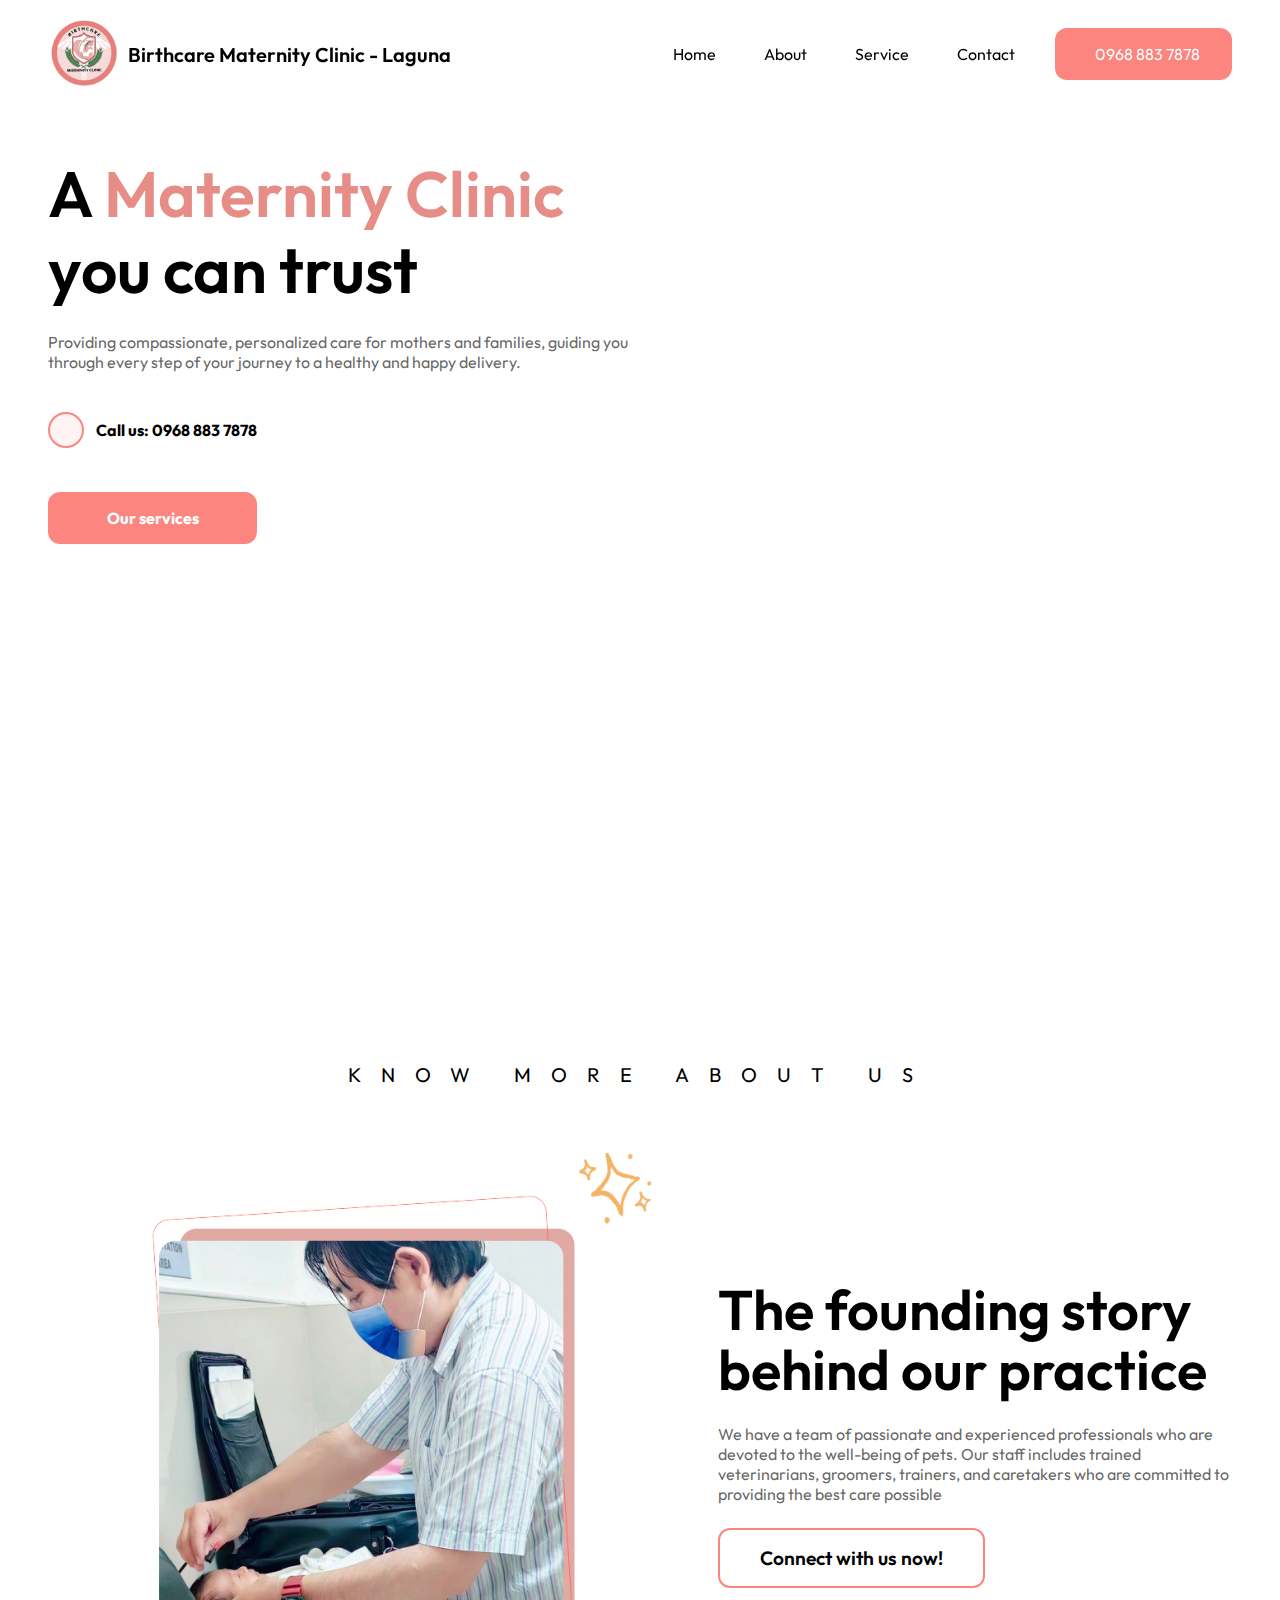
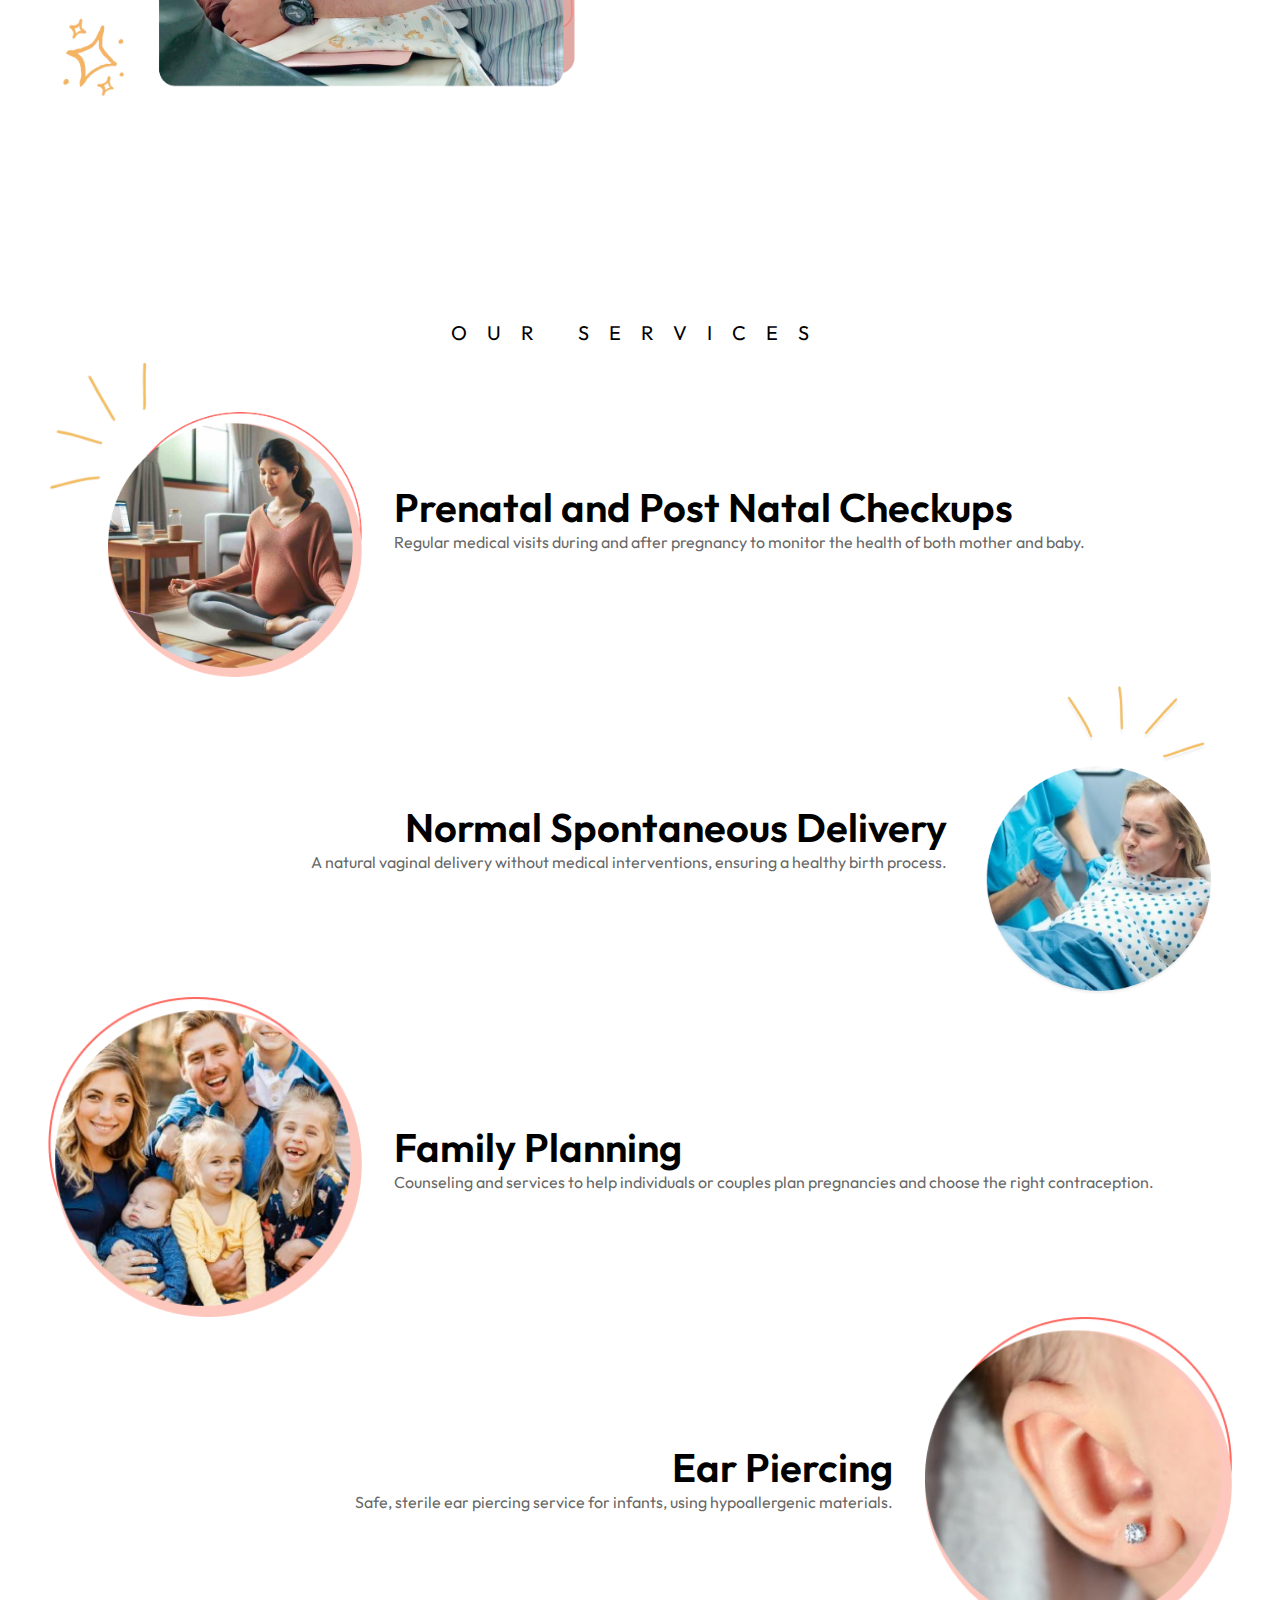
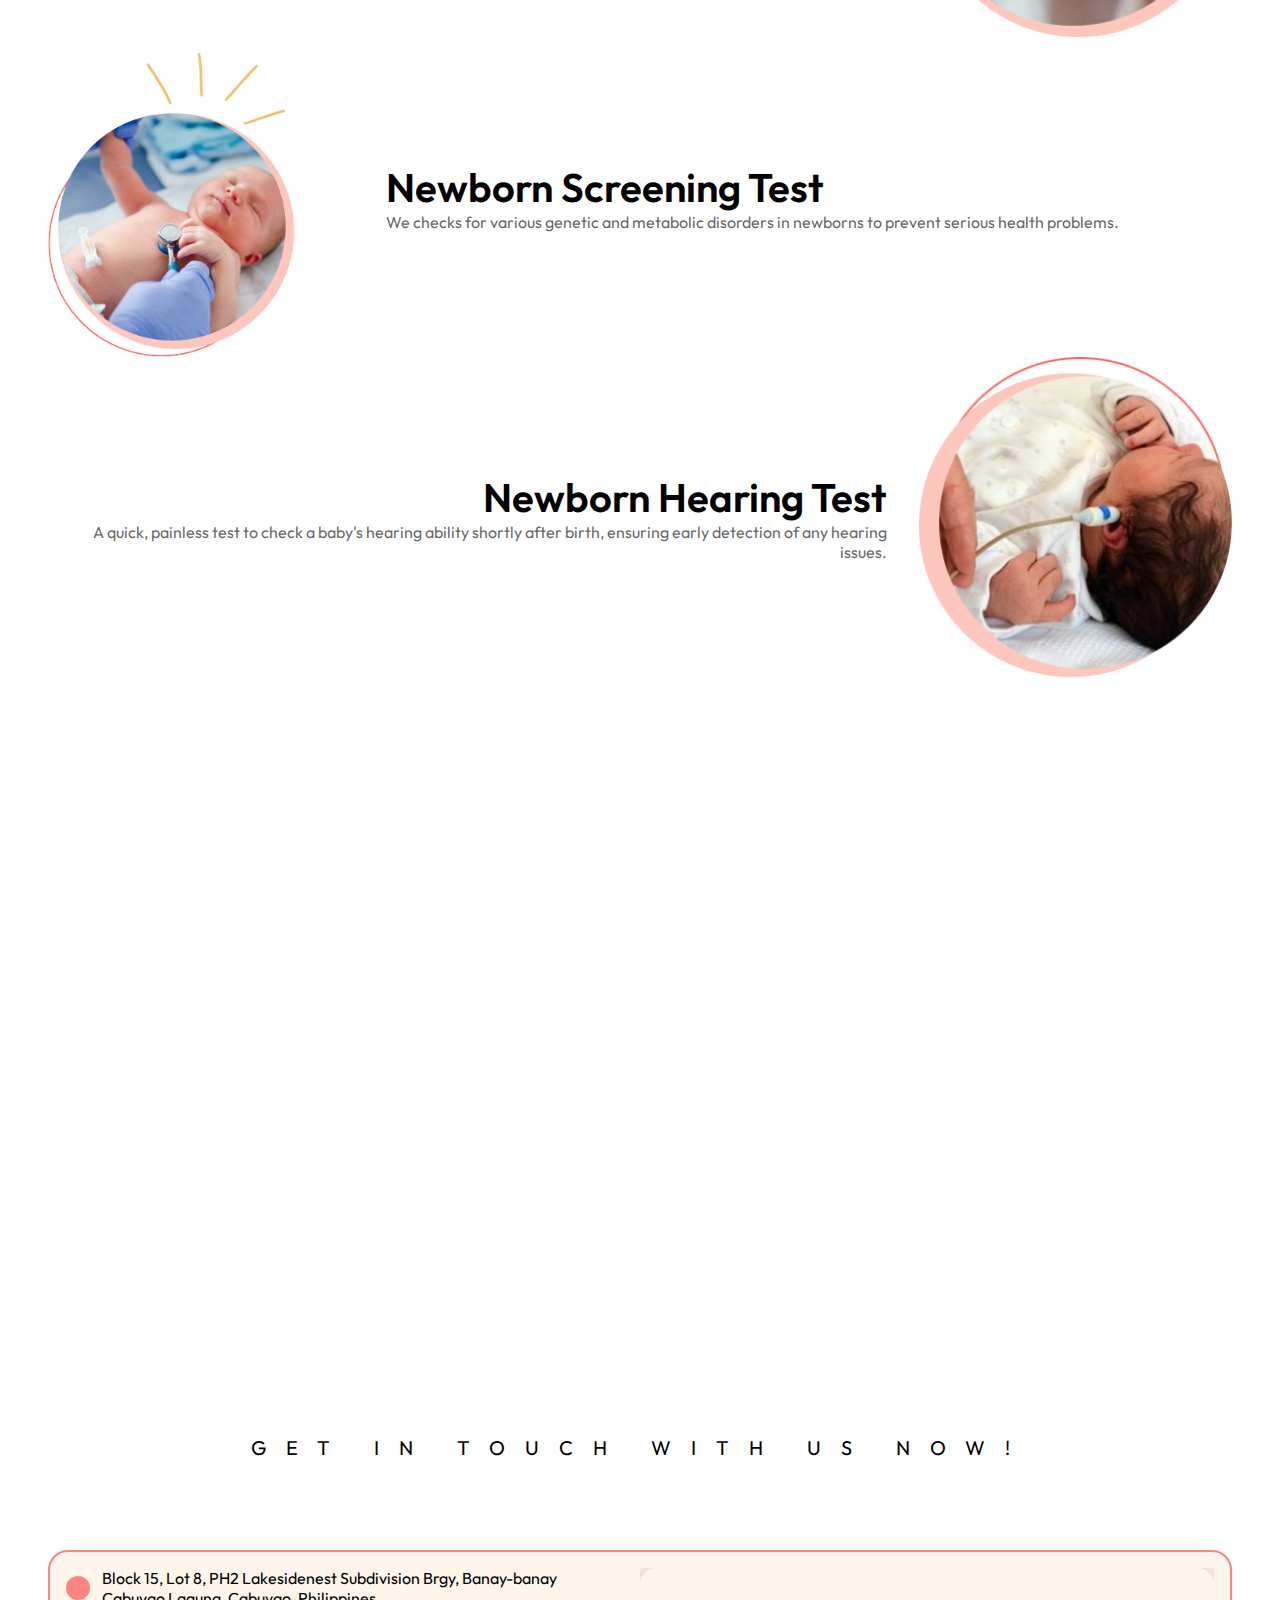
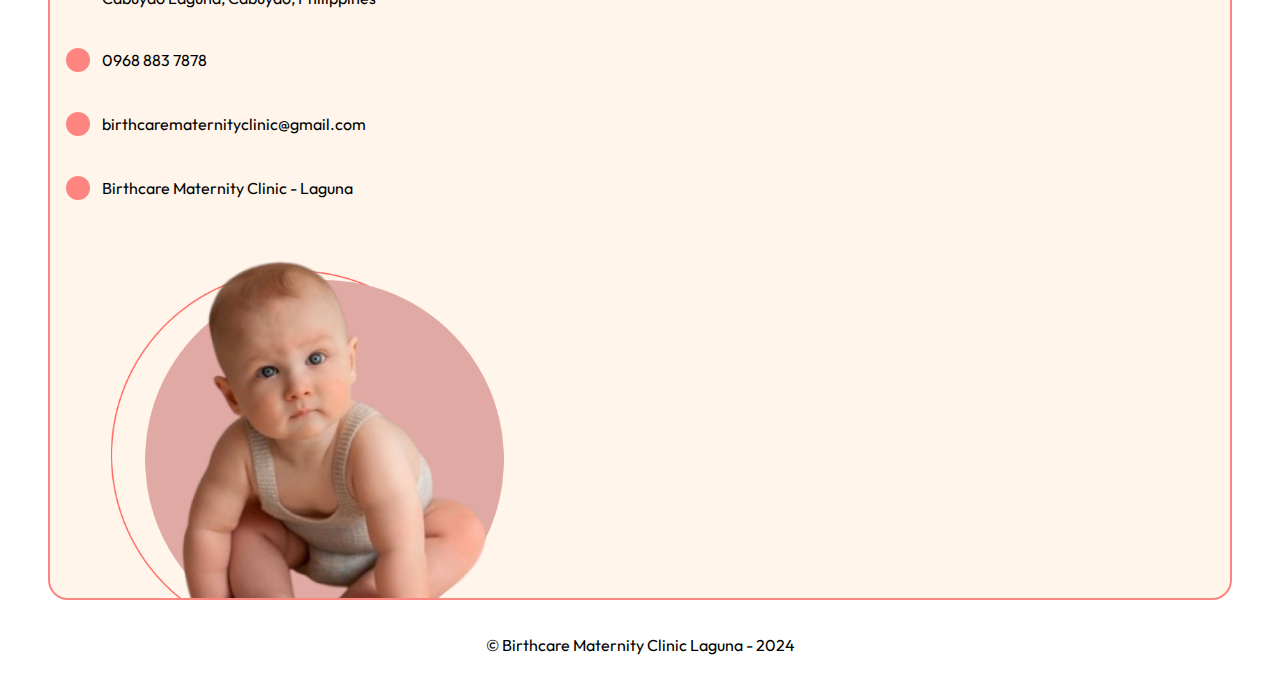
==== index.html @ 9d3fa4c9 "Add files via upload" ====
<!DOCTYPE html>
<html lang="en">
<head>
    <meta charset="UTF-8">
    <meta name="viewport" content="width=device-width, initial-scale=1.0">
    <link rel="shortcut icon" href="IMAGE/birthcareLogo.png" type="image/x-icon">
    <link rel="stylesheet" href="style.css">
    <link rel="stylesheet" href="https://cdnjs.cloudflare.com/ajax/libs/font-awesome/6.6.0/css/all.min.css" integrity="sha512-Kc323vGBEqzTmouAECnVceyQqyqdsSiqLQISBL29aUW4U/M7pSPA/gEUZQqv1cwx4OnYxTxve5UMg5GT6L4JJg==" crossorigin="anonymous" referrerpolicy="no-referrer" />
    <link rel="preconnect" href="https://fonts.googleapis.com">
    <link rel="preconnect" href="https://fonts.gstatic.com" crossorigin>
    <link href="https://fonts.googleapis.com/css2?family=Outfit:wght@100..900&family=Poppins:ital,wght@0,100;0,200;0,300;0,400;0,500;0,600;0,700;0,800;0,900;1,100;1,200;1,300;1,400;1,500;1,600;1,700;1,800;1,900&display=swap" rel="stylesheet">
    <title>Birthcare Maternity Clinic - Laguna</title>
</head>
<body>
    <!-- LOADING SCREEN -->
    <div id="loadingScreen">
        <div class="loader"></div>
        <p>Please wait...</p>
    </div>

    <!-- MAIN SCREEN -->
    <div class="container" id="home" style="display: none;">
        <!-- HEADER -->
        <header id="mainHeader">
            <div class="logoCon logoConAnimation" id="logo">
                <img class="logoImg" src="IMAGE/Logo image.png" alt="">
                <p>Birthcare Maternity Clinic - Laguna</p>
            </div>
            <div id="navLinkCon" class="navLinkCon navLinkConAnimation">
                <a class="link" id="link" href="#home">Home</a>
                <a class="link" id="link" href="#about">About</a>
                <a class="link" id="link" href="#service">Service</a>
                <a class="link" id="link" href="#contact">Contact</a>
                <button id="callBtn" onclick="callNum()">
                    <i id="callIcon" class="fa-solid fa-phone"></i>
                    <p>0968 883 7878</p>
                </button>
            </div>
            <div class="hamburgerIcon">
                <i id="hamburgerIcon" class="fa-solid fa-bars"></i>
            </div>
        </header>
        <!-- HOME SECTION -->
        <div class="homeSection">
            <!-- MAIN CONTENT -->
            <section>
                <!-- TEXT CONTAINER -->
                <div class="textCon">
                    <div class="t1 textAnimation">A <span style="color: #E78D87;">Maternity Clinic</span> you can trust</div>
                    <div class="t2 textAnimation">Providing compassionate, personalized care for mothers and families, guiding you through every step of your journey to a healthy and happy delivery.</div>
                    <div class="btnCon btnConAnimation">
                        <button onclick="callNum()">
                            <i class="fa-solid fa-phone"></i>
                            <p>Call us: 0968 883 7878</p>
                        </button>
                        <button id="serviceBtn">Our services</button>
                    </div>
                </div>
                <!-- IMAGE CONTAINER -->
                <div class="imageCon">
                    <img class="imageAnimation" src="IMAGE/Home Image.png" alt="">
                </div>
            </section>
        </div>

        <!-- ABOUT SECTION -->
        <div class="aboutSection" id="about">
            <div class="textCon">
                <div class="p1 p1Animation">KNOW MORE ABOUT US</div>
            </div>
            <div class="imageCon">
                <img class="imageConImageAnimation" src="IMAGE/About image.png" alt="">
                <div class="textBox textBoxAnimation">
                    <p>The founding story behind our practice</p>
                    <p>We have a team of passionate and experienced professionals who are devoted to the well-being of pets. Our staff includes trained veterinarians, groomers, trainers, and caretakers who are committed to providing the best care possible</p>
                    <button id="connectBtn">Connect with us now!</button>
                </div>
            </div>
        </div>
        
        <!-- SERVICE SECTION -->
        <div class="serviceSection" id="service">
            <p>OUR SERVICES</p>
            <div class="serviceListContainer">
                <!-- SERVICE 1 -->
                <div id="service1" class="serviceBox serviceBox1">
                    <img src="IMAGE/Prenatal and Post Natal.png" alt="">
                    <div class="textCon">
                        <p>Prenatal and Post Natal Checkups</p>
                        <p>Regular medical visits during and after pregnancy to monitor the health of both mother and baby.</p>
                    </div>
                </div>
                <!-- SERVICE 2 -->
                <div id="service2" class="serviceBox serviceBox2">
                    <div class="textCon">
                        <p style="text-align: right;">Normal Spontaneous Delivery</p>
                        <p style="text-align: right;">A natural vaginal delivery without medical interventions, ensuring a healthy birth process.</p>
                    </div>
                    <img src="IMAGE/Normal spontaneous Delivery.png" alt="">
                </div>
                <!-- SERVICE 3 -->
                <div id="service3" class="serviceBox serviceBox1">
                    <img src="IMAGE/Fam planning.png" alt="">
                    <div class="textCon">
                        <p>Family Planning</p>
                        <p>Counseling and services to help individuals or couples plan pregnancies and choose the right contraception.</p>
                    </div>
                </div>
                <!-- SERVICE 4 -->
                <div id="service4" class="serviceBox serviceBox2">
                    <div class="textCon">
                        <p style="text-align: right;">Ear Piercing</p>
                        <p style="text-align: right;">Safe, sterile ear piercing service for infants, using hypoallergenic materials.</p>
                    </div>
                    <img src="IMAGE/ear piercing.png" alt="">
                </div>
                <!-- SERVICE 5 -->
                <div id="service5" class="serviceBox serviceBox1">
                    <img src="IMAGE/Screening test.png" alt="">
                    <div class="textCon">
                        <p>Newborn Screening Test</p>
                        <p>We checks for various genetic and metabolic disorders in newborns to prevent serious health problems.</p>
                    </div>
                </div>
                <!-- SERVICE 6 -->
                <div id="service6" class="serviceBox serviceBox2">
                    <div class="textCon">
                        <p style="text-align: right;">Newborn Hearing Test</p>
                        <p style="text-align: right;">A quick, painless test to check a baby's hearing ability shortly after birth, ensuring early detection of any hearing issues.</p>
                    </div>
                    <img src="IMAGE/Hearing test.png" alt="">
                </div>
            </div>
        </div>
        
        <!-- CONTACT SECTION -->
        <div class="contactSection" id="contact">
            <p>GET IN TOUCH WITH US NOW!</p>
            <div class="contactInfoCon">
                <div class="textCon">
                    <!-- INFO 1-->
                    <div class="textBox">
                        <i class="fa-solid fa-location-dot"></i>
                        <p>Block 15, Lot 8, PH2 Lakesidenest Subdivision Brgy, Banay-banay Cabuyao Laguna, Cabuyao, Philippines</p>
                    </div>
                    <!-- INFO 2-->
                    <div class="textBox" onclick="callNum()">
                        <i class="fa-solid fa-phone"></i>
                        <p>0968 883 7878</p>
                    </div>
                    <!-- INFO 3-->
                    <div class="textBox" id="emailBtn">
                        <i class="fa-solid fa-envelope"></i>
                        <p>birthcarematernityclinic@gmail.com</p>
                    </div>
                    <!-- INFO 4-->
                    <div class="textBox" id="fbBtn">
                        <i class="fa-brands fa-facebook"></i>
                        <p>Birthcare Maternity Clinic - Laguna</p>
                    </div>

                    <img src="IMAGE/Section 4 image.png" alt="">
                </div>
                <div class="mapCon">
                    <iframe src="https://www.google.com/maps/embed?pb=!1m16!1m12!1m3!1d936.7916246207918!2d121.13629958727495!3d14.247000116146388!2m3!1f0!2f0!3f0!3m2!1i1024!2i768!4f13.1!2m1!1sBlock%2015%2C%20Lot%208%2C%20PH2%20Lakesidenest%20Subdivision%20Brgy%2C%20Banay-banay%20Cabuyao%20Laguna%2C%20Cabuyao%2C%20Philippines!5e0!3m2!1sen!2sph!4v1729473474403!5m2!1sen!2sph" allowfullscreen="" loading="lazy" referrerpolicy="no-referrer-when-downgrade"></iframe>
                </div>
            </div>
        </div>
        
        <!-- FOOTER -->
        <footer>
            <p>&copy; Birthcare Maternity Clinic Laguna - 2024</p>
        </footer>
    </div>

    <script src="JS FILES/index.js"></script>
</body>
</html>
---- style.css ----
/* CSS FILE - index.html - Desktop (1441px and above) */
@import url('CSS FILES/desktop_1441px_index.css');

/* CSS FILE - index.html - Desktop (1220px to 1440px */
@import url('CSS FILES/desktop_1220pxTO1440px_index.css');

/* CSS FILE - index.html - Desktop (1024px to 1219px) */
@import url('CSS FILES/desktop_1219pxTO1023px_index.css');

/* CSS FILE - index.html - Desktop (854px to 1023px) */
@import url('CSS FILES/desktop_853pxTO1023px_index.css');

/* CSS FILE - index.html - Tablet (768px to 853px) */
@import url('CSS FILES/tablet_768pxTO852px_index.css');

/* CSS FILE - index.html - Phone (612px to 767px) */
@import url('CSS FILES/phone_612pxTO767px_index.css');

/* CSS FILE - index.html - Phone (612px to 767px) */
@import url('CSS FILES/phone_548pxTO611px_index.css');

/* CSS FILE - index.html - Phone (548px to 611px) */
@import url('CSS FILES/phone_548pxTO611px_index.css');

/* CSS FILE - index.html - Phone (500px to 547px) */
@import url('CSS FILES/phone_480pxTO547px_index.css');

/* CSS FILE - index.html - Phone (425px to 499px) */
@import url('CSS FILES/phone_425pxTO499px_index.css');

/* CSS FILE - index.html - Phone (325px to 424px) */
@import url('CSS FILES/phone_325pxTO424px_index.css');


* {
    padding: 0;
    margin: 0;
    box-sizing: border-box;
    font-family: 'Outfit';
    color: black;
}


html {
    scroll-behavior: smooth;
}
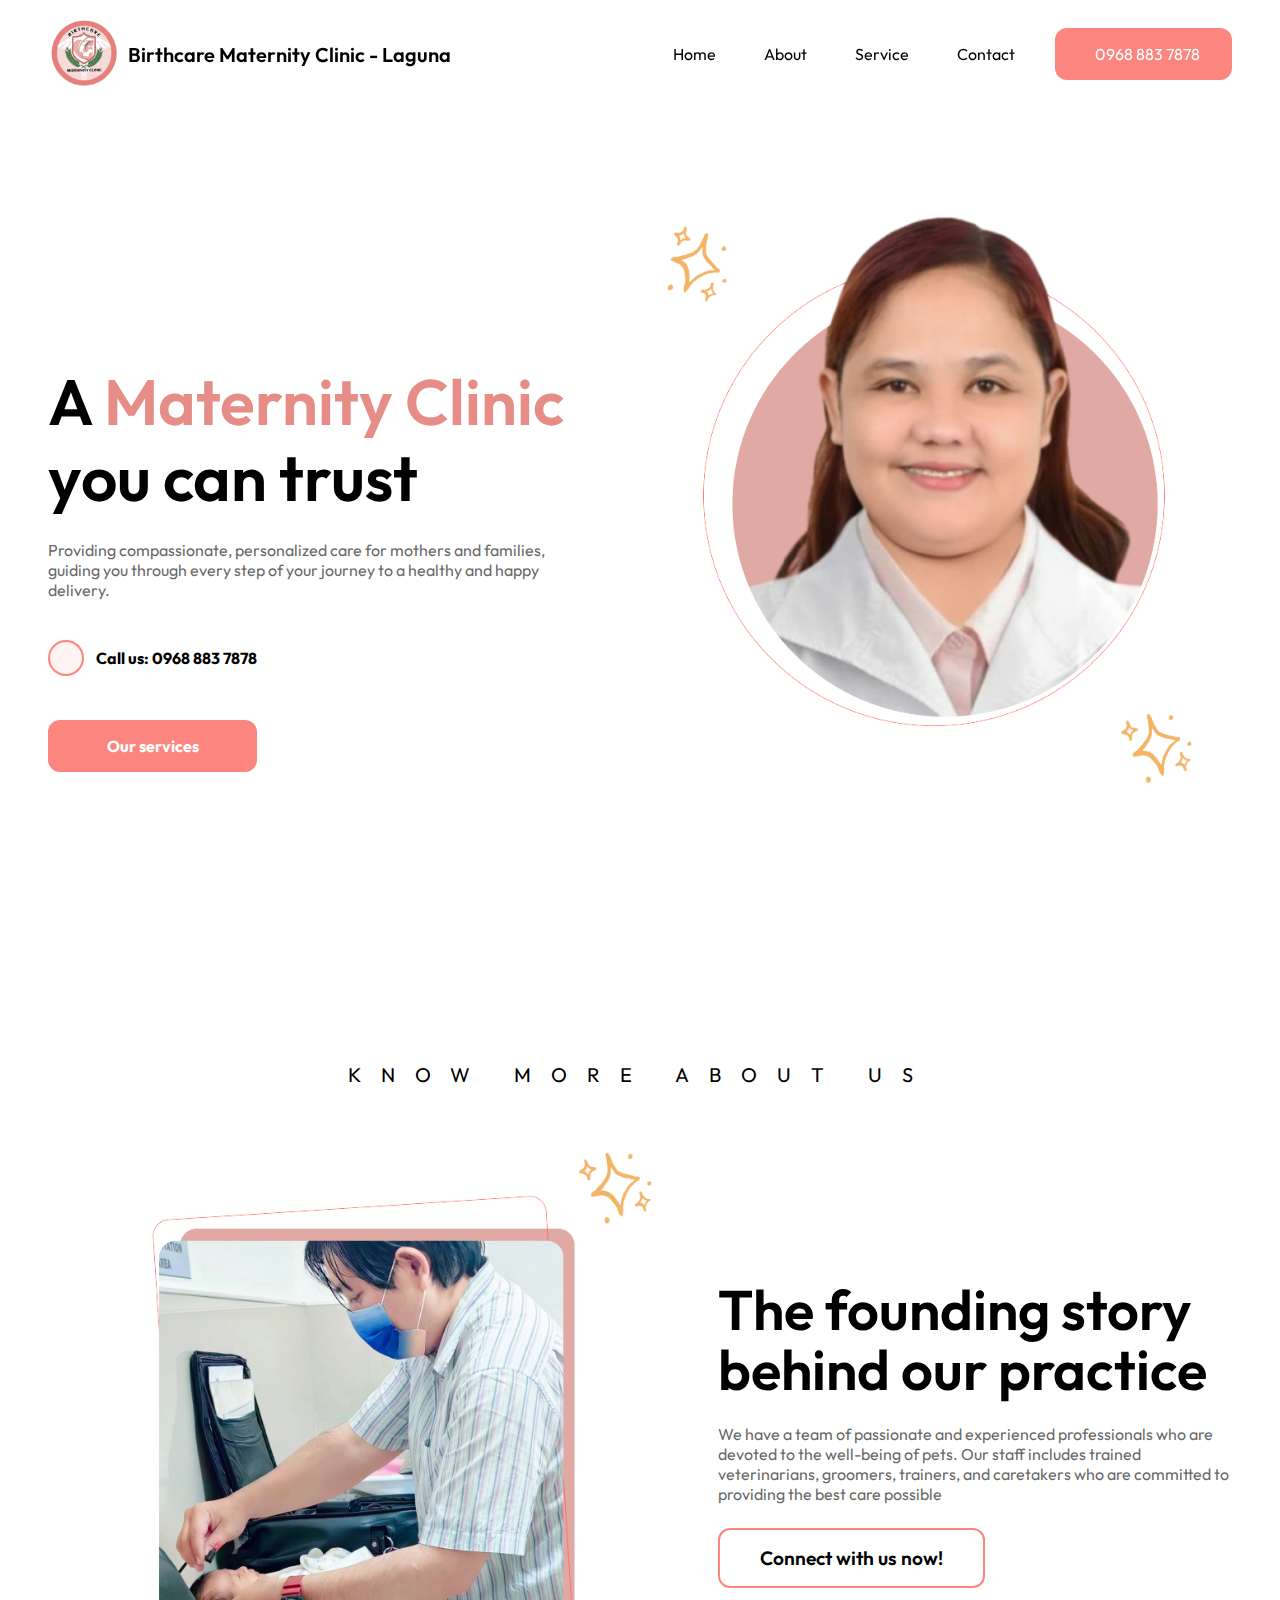
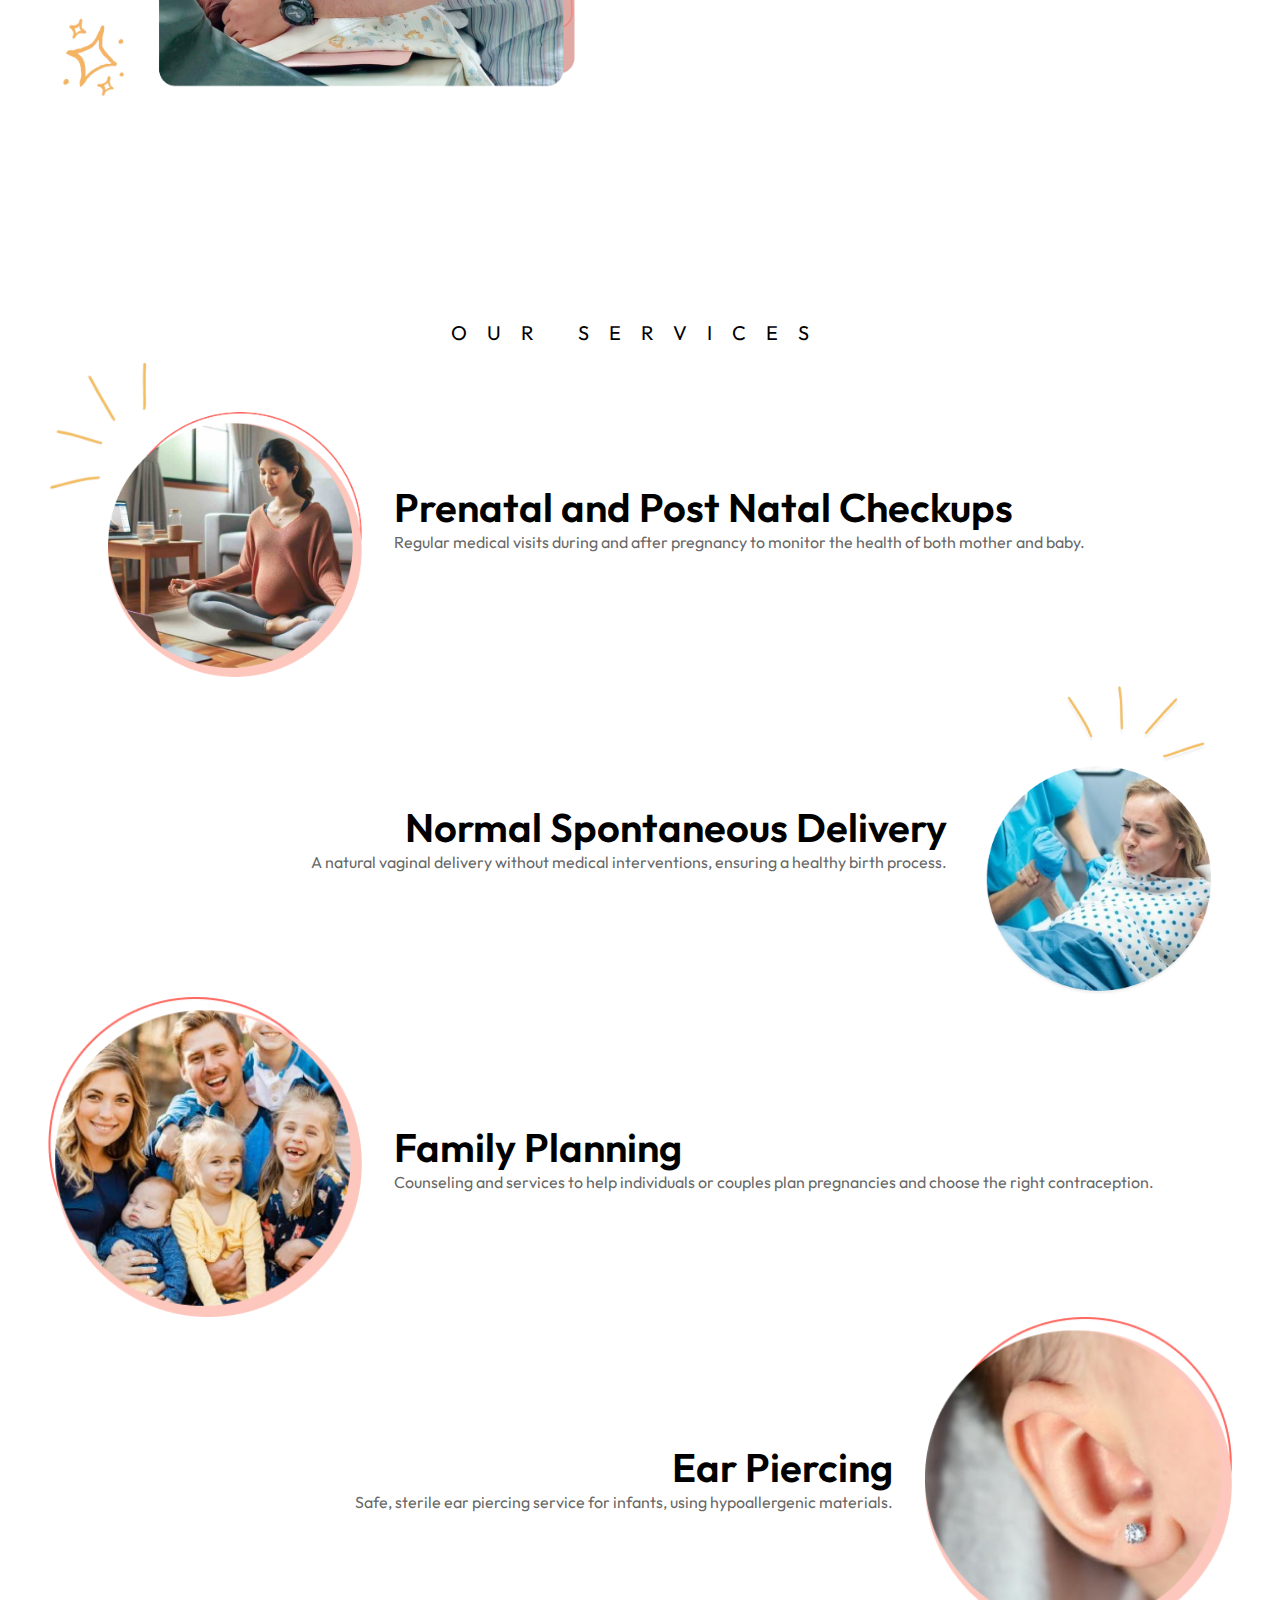
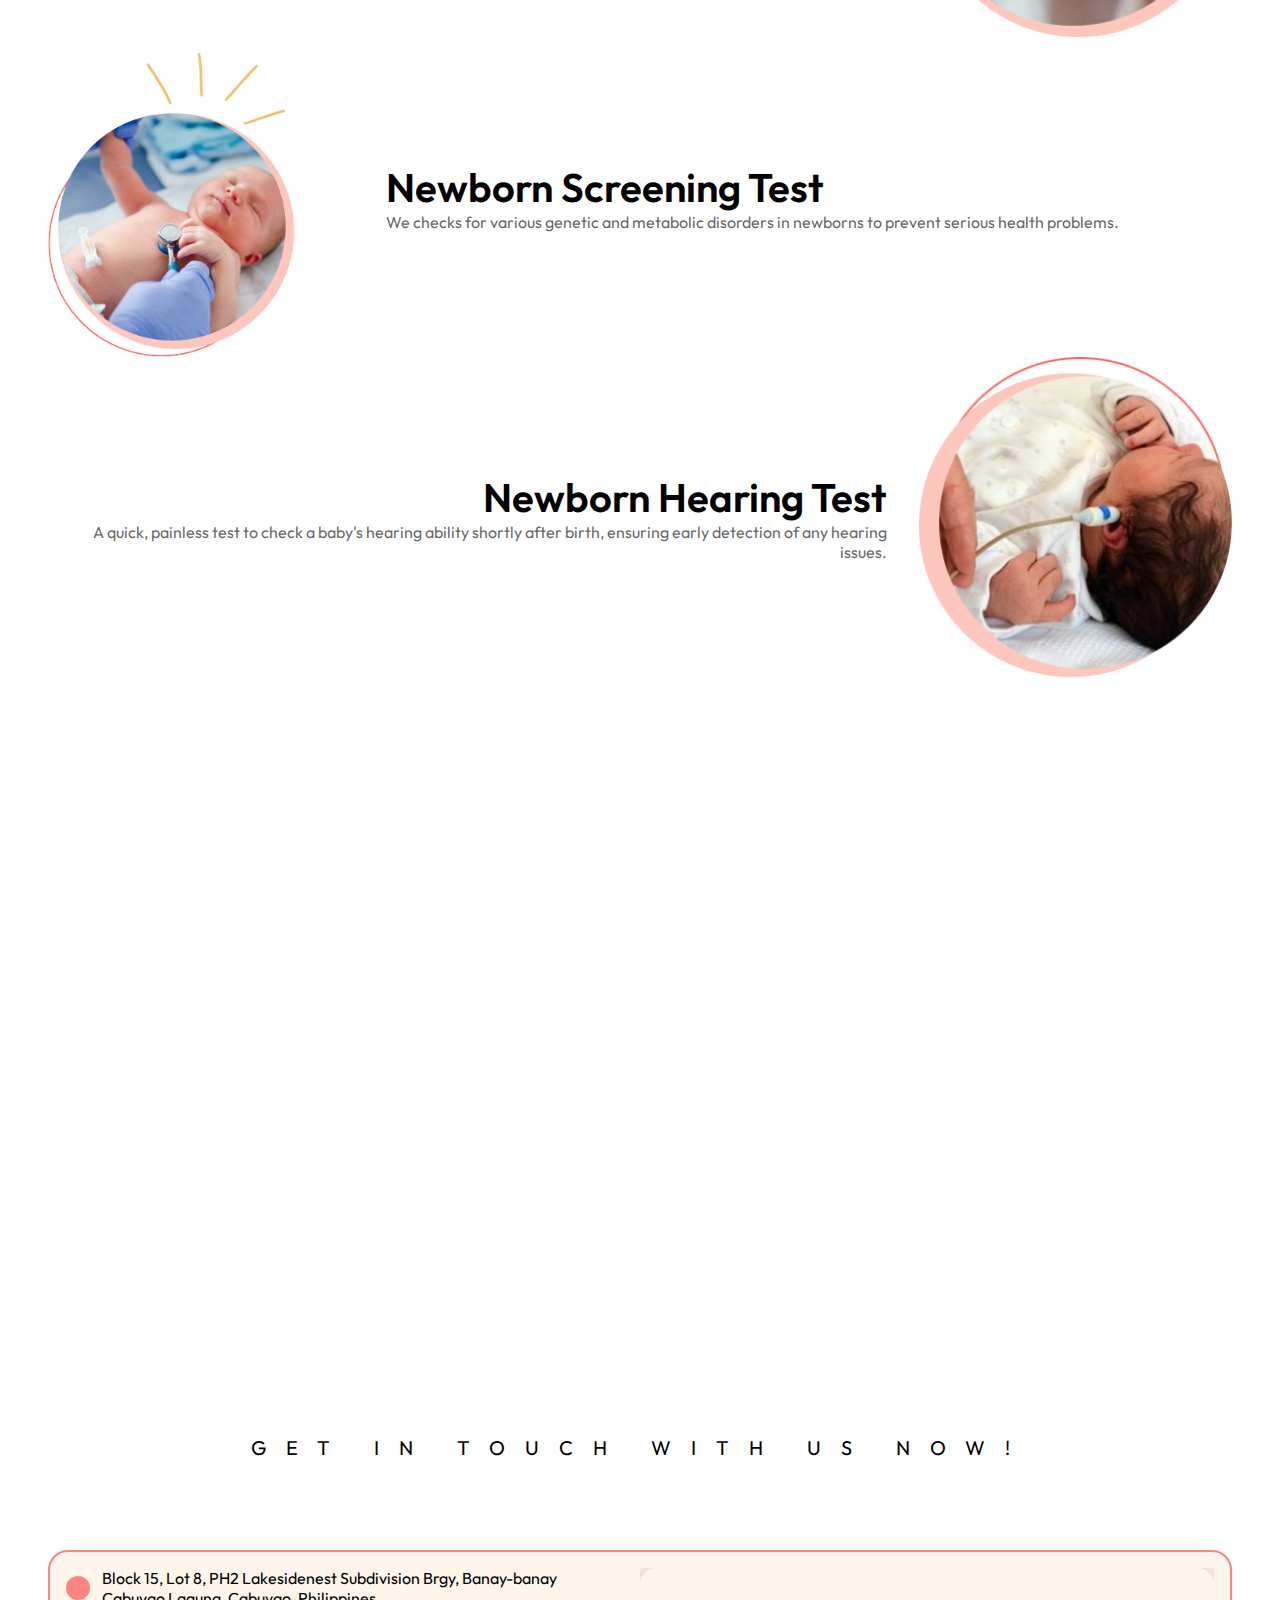
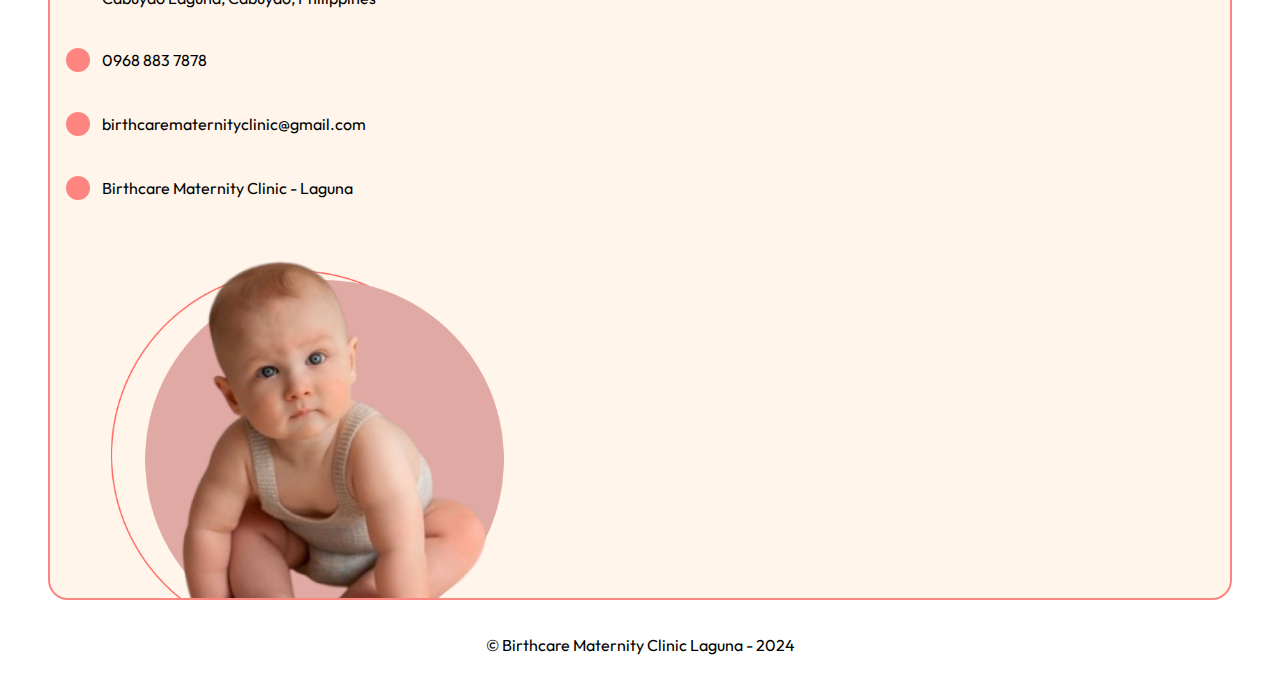
==== commit 8735bcad: "Update index.html" ====
--- a/index.html
+++ b/index.html
@@ -58,7 +58,7 @@
                 </div>
                 <!-- IMAGE CONTAINER -->
                 <div class="imageCon">
-                    <img class="imageAnimation" src="IMAGE/Home Image.png" alt="">
+                    <img class="imageAnimation" src="IMAGE/Home image.png" alt="">
                 </div>
             </section>
         </div>
@@ -175,4 +175,4 @@
 
     <script src="JS FILES/index.js"></script>
 </body>
-</html>+</html>
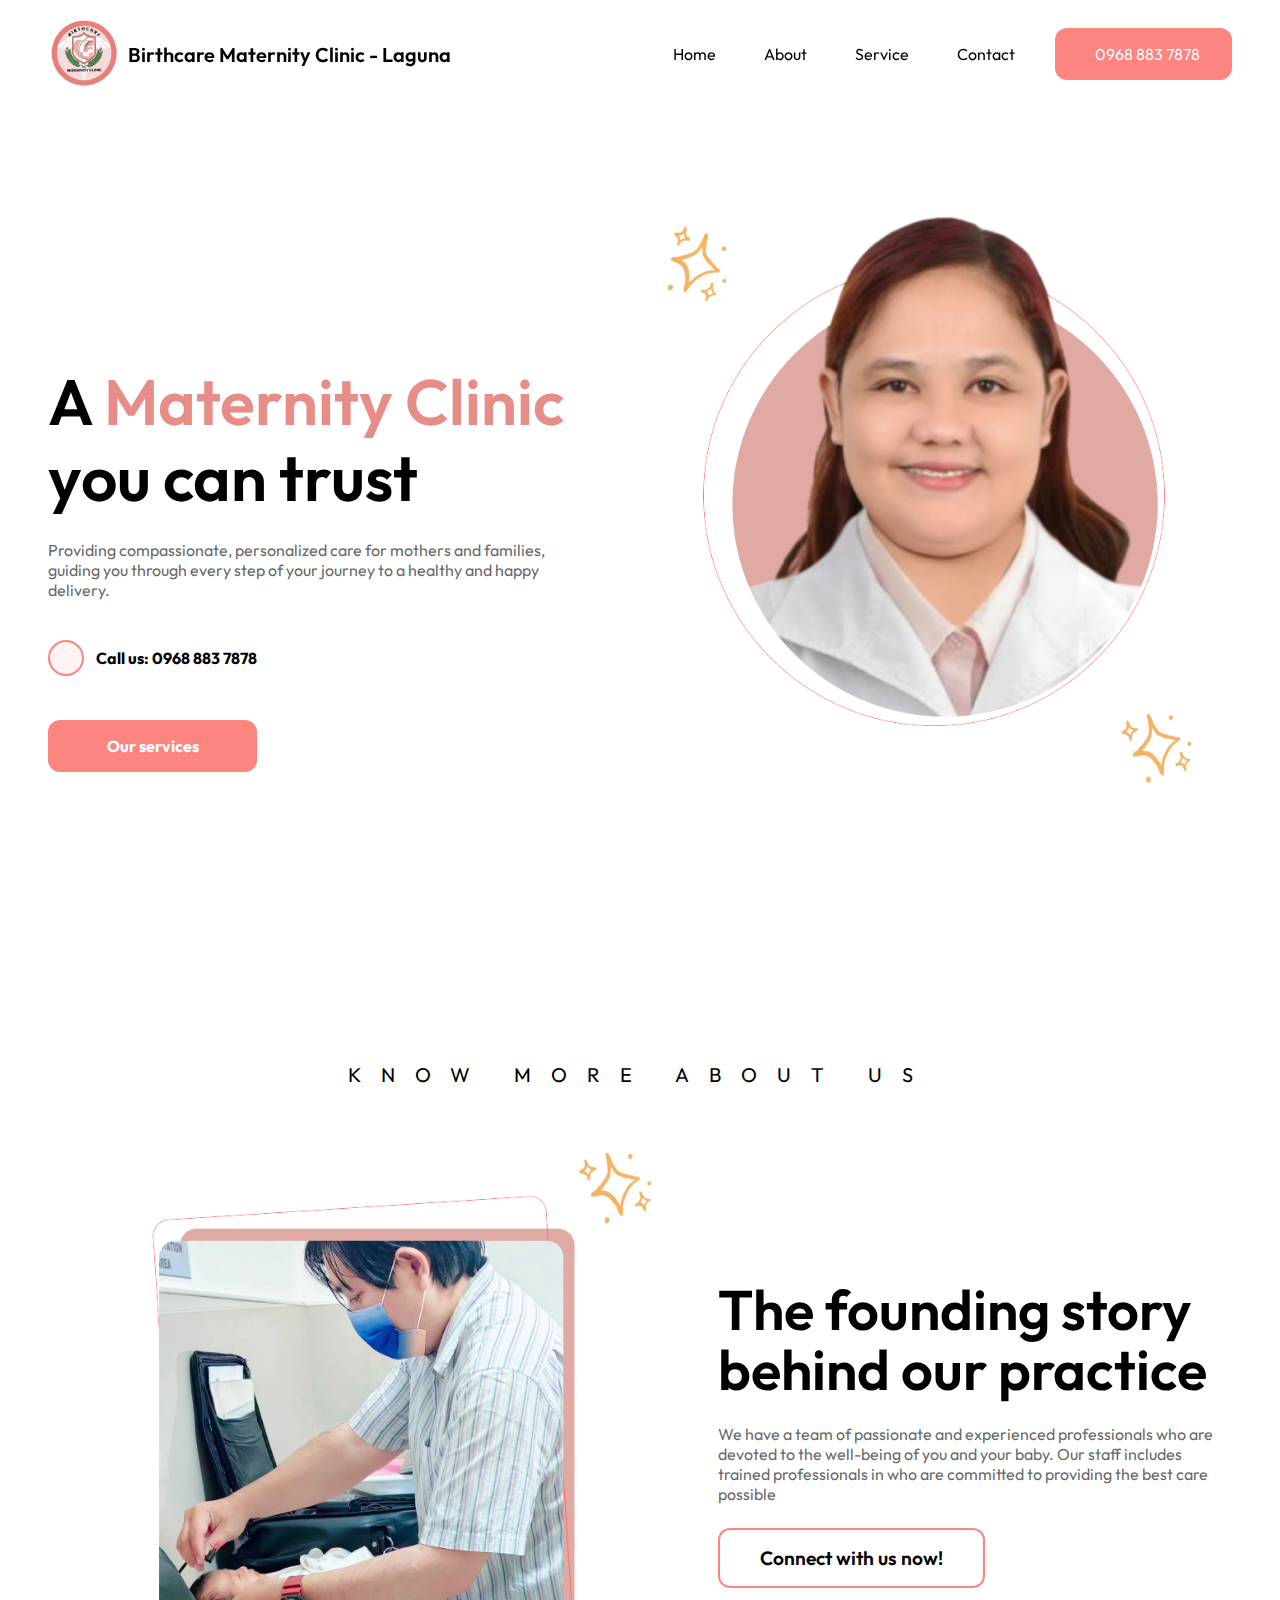
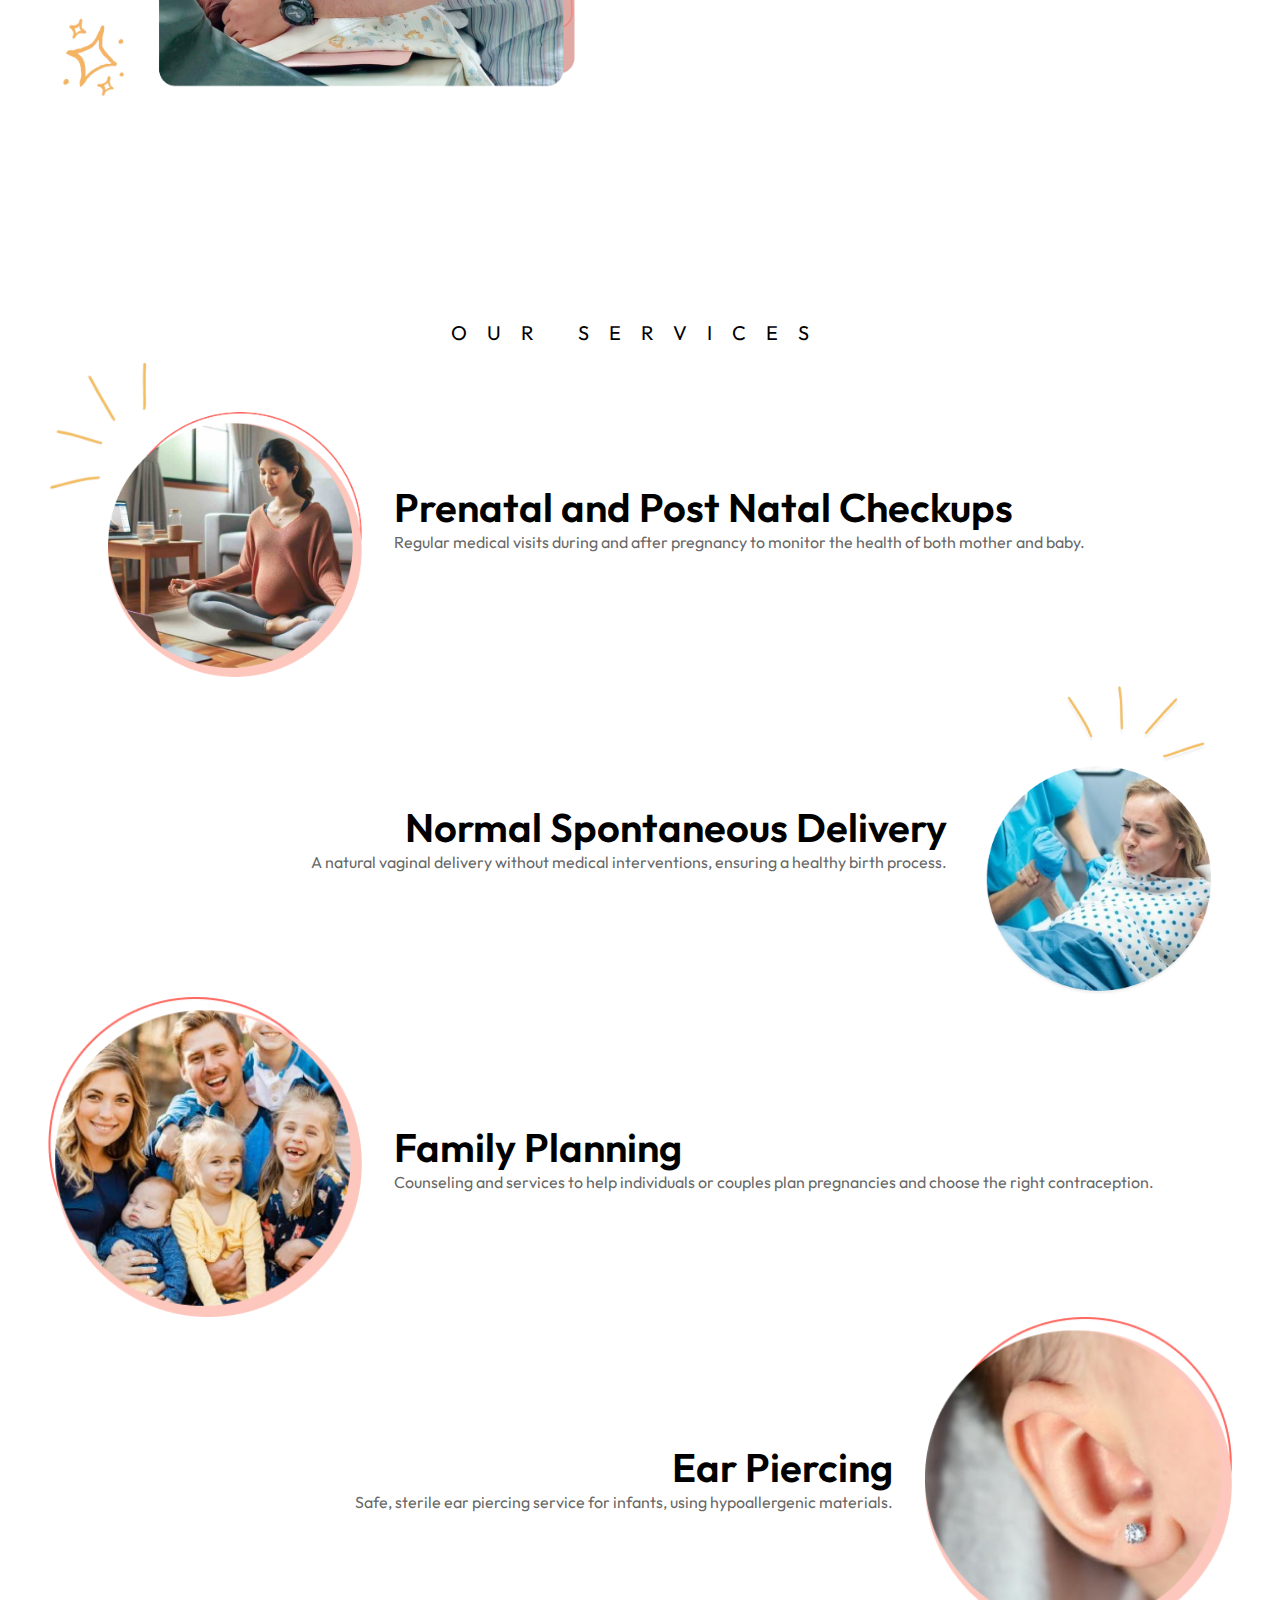
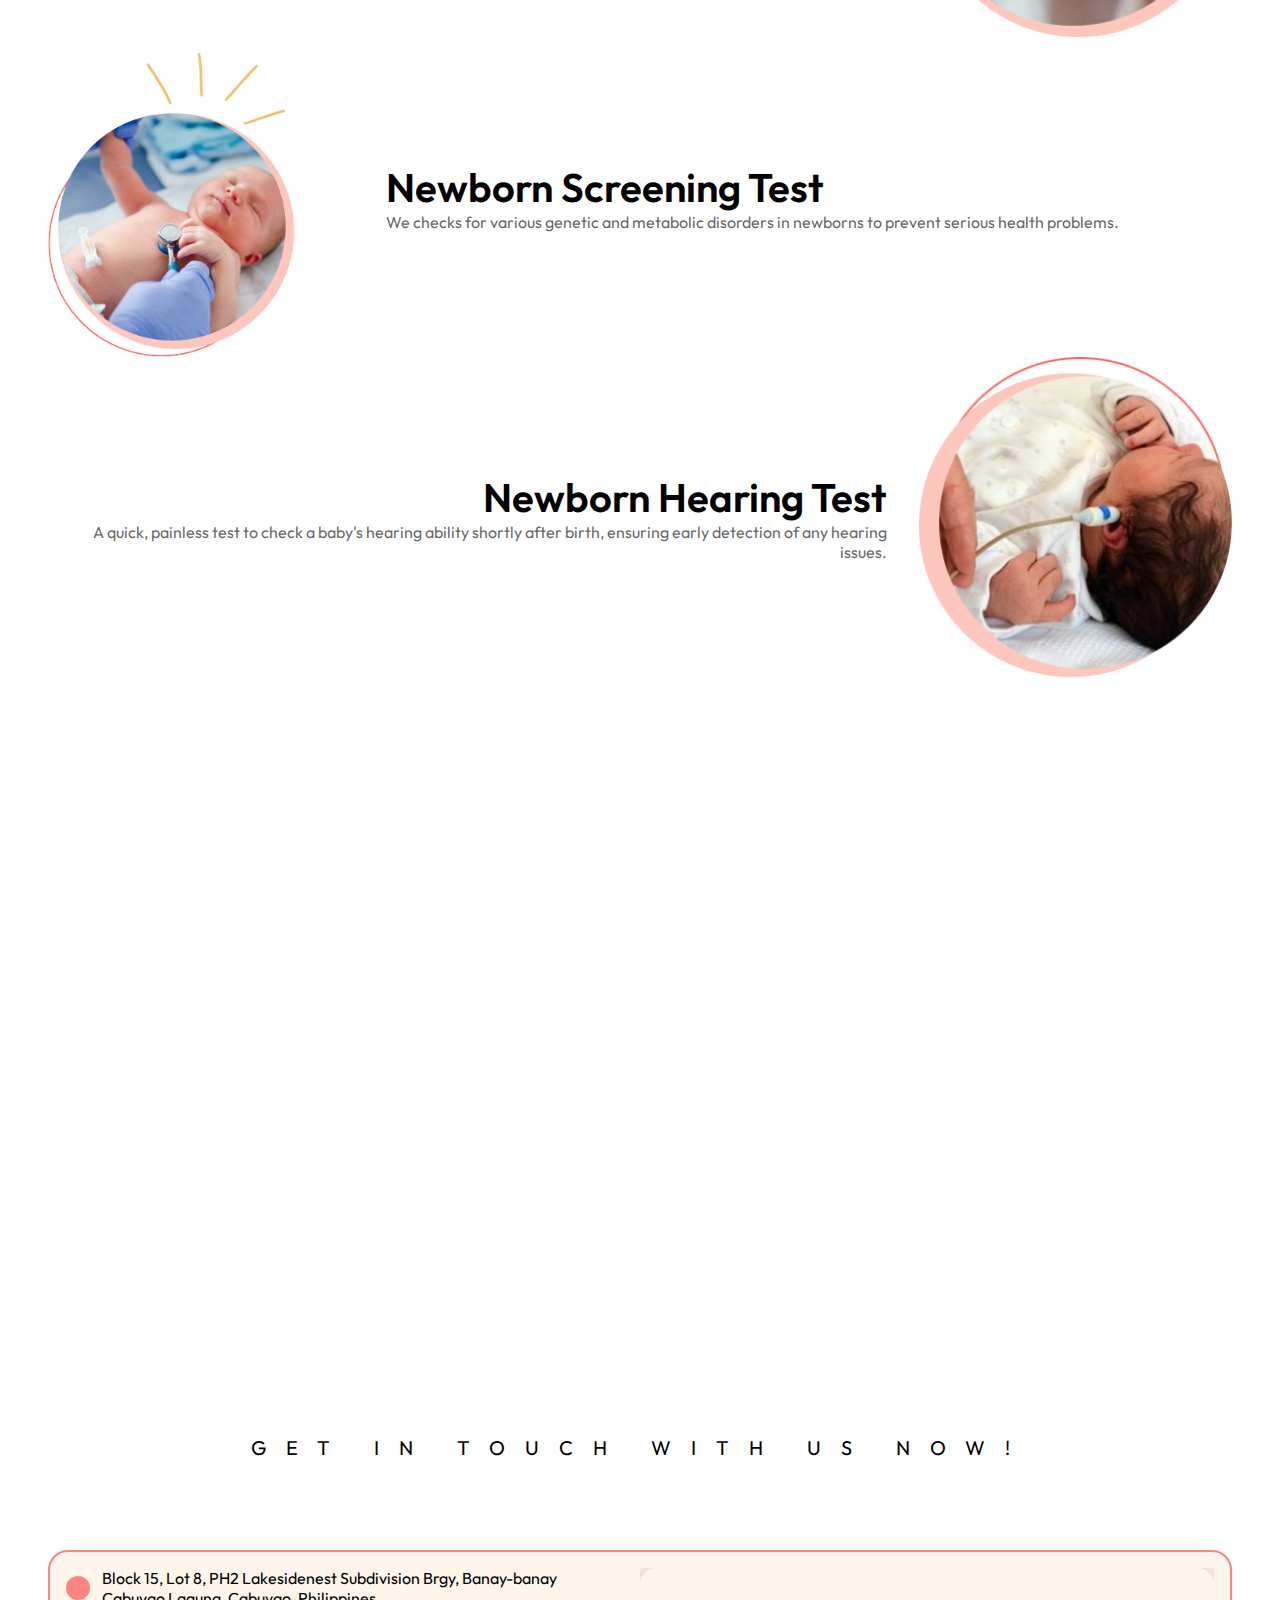
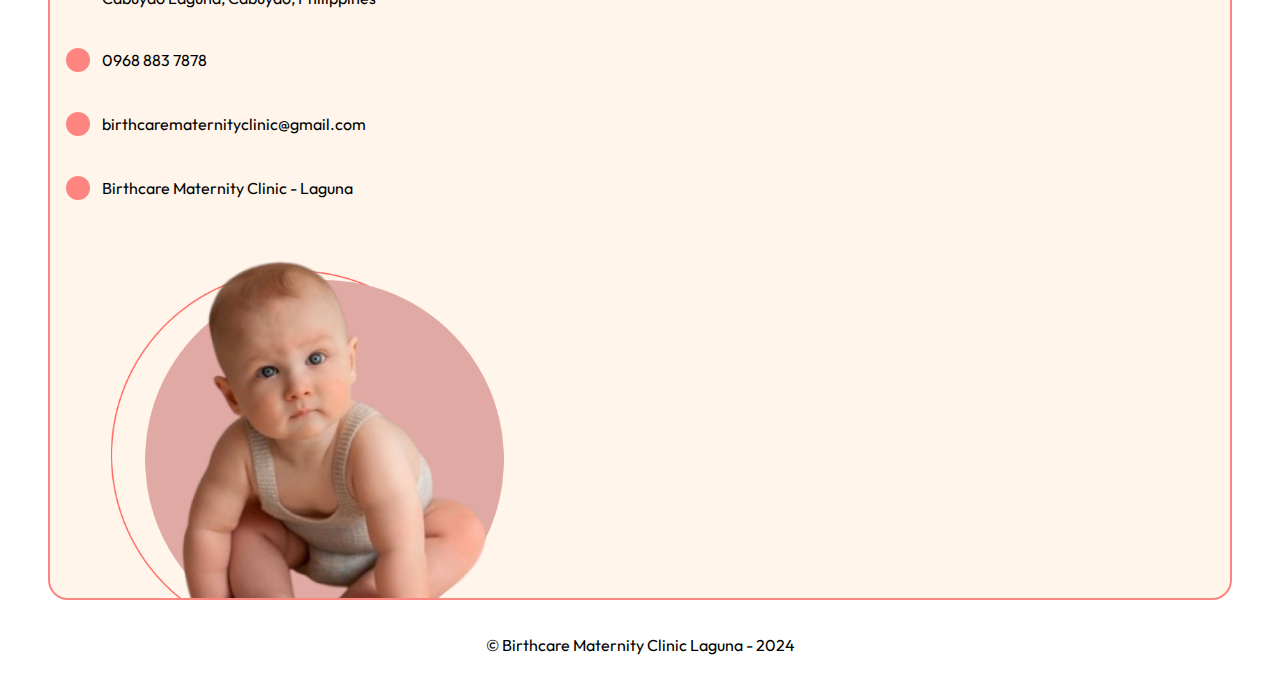
==== commit a1ac7ad4: "Update index.html" ====
--- a/index.html
+++ b/index.html
@@ -72,7 +72,7 @@
                 <img class="imageConImageAnimation" src="IMAGE/About image.png" alt="">
                 <div class="textBox textBoxAnimation">
                     <p>The founding story behind our practice</p>
-                    <p>We have a team of passionate and experienced professionals who are devoted to the well-being of pets. Our staff includes trained veterinarians, groomers, trainers, and caretakers who are committed to providing the best care possible</p>
+                    <p>We have a team of passionate and experienced professionals who are devoted to the well-being of you and your baby. Our staff includes trained professionals in who are committed to providing the best care possible</p>
                     <button id="connectBtn">Connect with us now!</button>
                 </div>
             </div>
